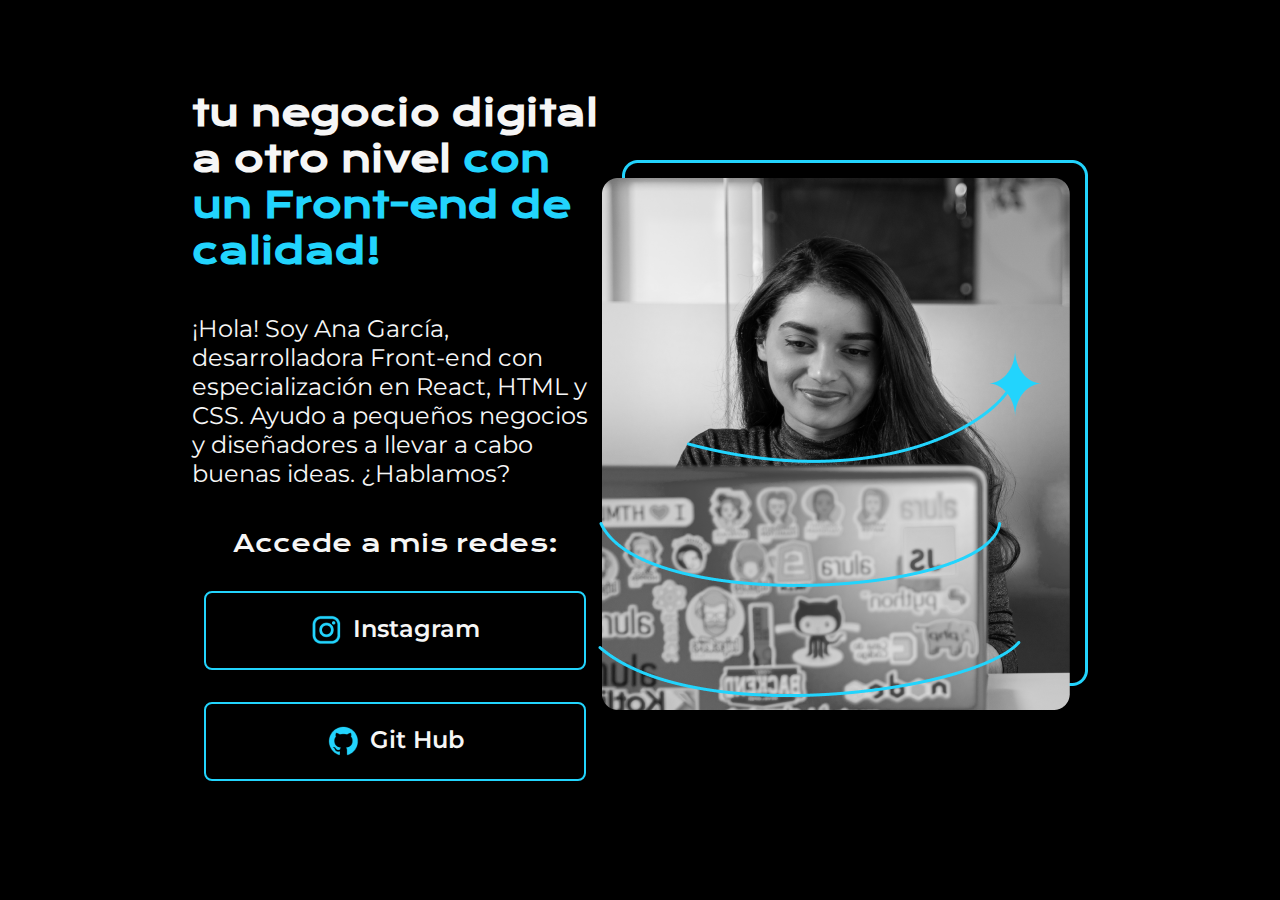
==== index.html @ de508ea7 "Añadiendo portafolio" ====
<!DOCTYPE html>
<html lang="es-vzla">
<head>
    <meta charset="UTF-8">
    <meta name="viewport" content="width=device-width, initial-scale=1.0">
    <title>Portafolio</title>
    <link rel="stylesheet" href="style.css">
</head>
<body>
    <header>
        <nav>
            <a class="header__menu__link" href="index.html"></a>
            <a class="header__menu__link" href="about.html"></a>
        </nav>
    </header>
    <main class="presentacion">
        <section class="presentacion__contenido">
            <h1 class="presentacion__contenido__titulo">
                tu negocio digital a otro nivel
                <strong class="titulo-destaque">
                    con un Front-end de calidad!
                </strong>
                <!--IDENTACIÓN CORRECTA-->
            </h1>
            <p class="presentacion__contenido_texto">
                ¡Hola! Soy Ana García, desarrolladora Front-end con especialización en React, HTML y CSS. Ayudo a pequeños negocios y diseñadores a llevar a cabo buenas ideas. ¿Hablamos?
            </p>
            <div class="presentacion__enlaces">
                <h2 class="presentacion__enlaces_subtitulo">
                    Accede a mis redes:
                </h2>
                    <a class="presentacion_enlances__link" href="https://www.instagram.com/">
                        <img src="/assets/instagram.png">
                        Instagram
                    </a>
                    <a class="presentacion_enlances__link" href="https://github.com/">
                        <img src="/assets/github.png">
                        Git Hub
                    </a>
            </div>
        </section>
        <img src="/assets/Imagen1.png" alt="Imagen de Ana García">
    </main>
    <footer></footer>
</body>
</html>
---- style.css ----
@import url('https://fonts.googleapis.com/css2?family=Krona+One&family=Montserrat:ital,wght@0,100..900;1,100..900&display=swap');


* {
    padding: 0;
    margin: 0;
}

body {
    background-color: #000000;
    color: #f6f6f6;
    height: 100vh;
    box-sizing: border-box;
}

.header{
    padding-top: 2% 0% 0% 15%;

}


.header__menu{
flex
}

.header__menu__link{
    font-family: 'monserrat', sans serif;
    font-size: 24px;
    font-weight: 600;
    
}

.titulo-destaque {
    color: #22d4fd;
}

.presentacion {
    display: flex;
    align-items:center;
    padding: 7% 15%;
    justify-content: space-between;
}

.presentacion__contenido{
    width: 615px;
    display: flex;
    flex-direction: column;
    gap: 40px;
}

.presentacion__contenido__titulo{
    font-size: 36px;
    font-family: "Krona One", sans-serif;
}

.presentacion__contenido_texto {
    font-size: 24px;
    font-family: "Montserrat", sans-serif;
}

.presentacion__enlaces{
    display: flex;
    justify-content: space-between;
    flex-direction: column;
    align-items: center;
    gap: 32px;
}

.presentacion__enlaces_subtitulo {
    font-family: 'Krona One', sans-serif;
    font-size: 24px;
    font-weight: 400;
}

.presentacion_enlances__link {
    width:378px;
    text-align: center;
    padding: 21.5px 0;
    border-radius: 8px;
    font-family: "montserrat", sans-serif;
    font-size: 24px;
    font-weight: 600;
    text-decoration: none;
    color: #f6f6f6;
    border: 2px solid #22d4fd;
    display: flex;
    justify-content: center;
    gap: 10px;
}

.presentacion_enlances__link:hover {
    background-color: #272727;
}
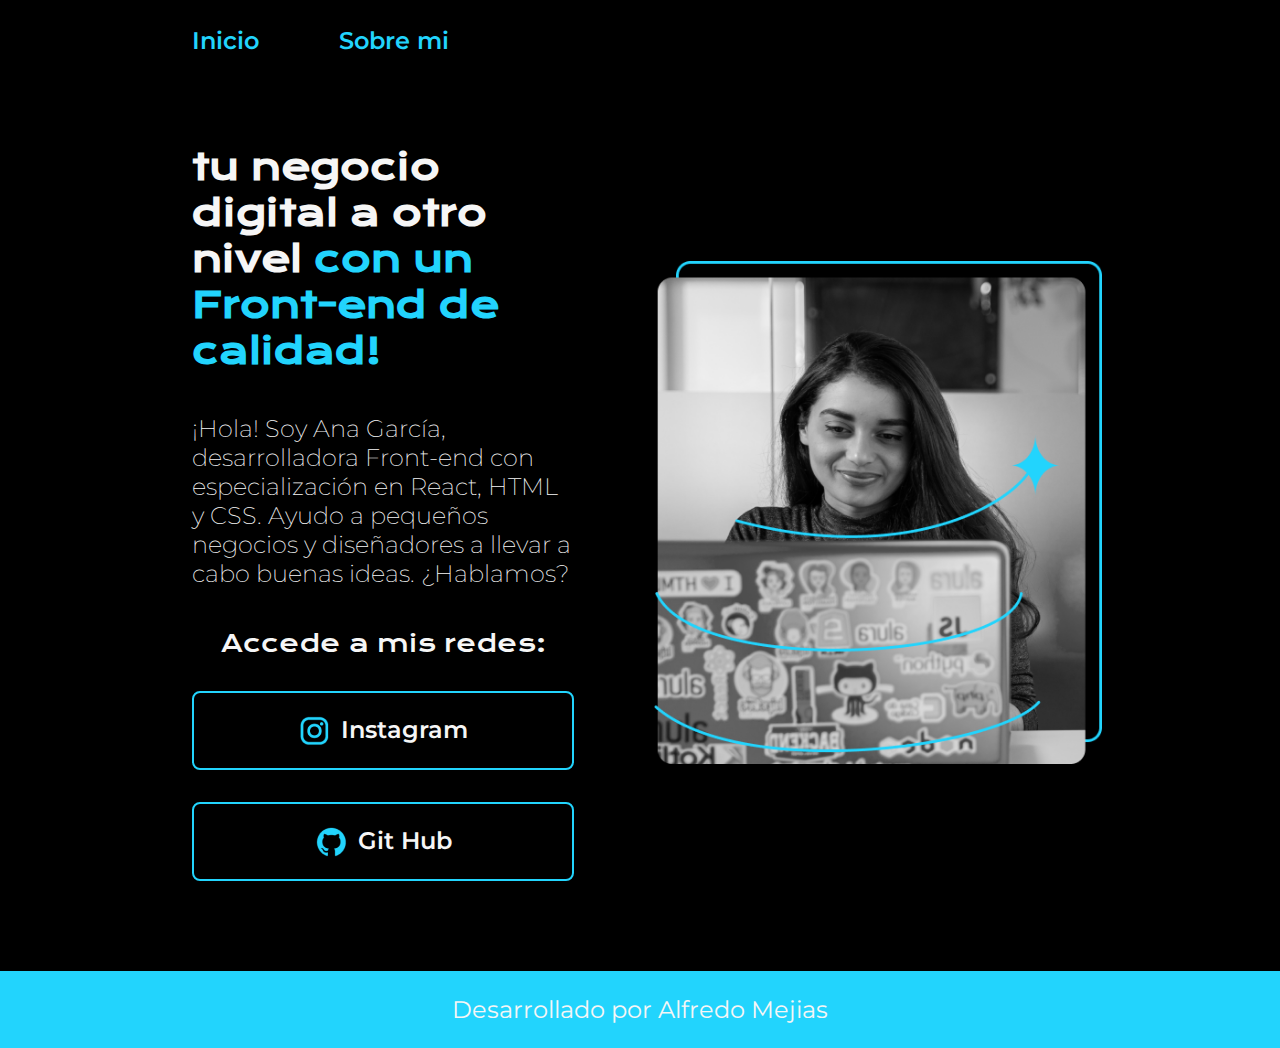
==== commit 6bc3983d: "Añadiendo footer y header" ====
--- a/index.html
+++ b/index.html
@@ -7,10 +7,10 @@
     <link rel="stylesheet" href="style.css">
 </head>
 <body>
-    <header>
-        <nav>
-            <a class="header__menu__link" href="index.html"></a>
-            <a class="header__menu__link" href="about.html"></a>
+    <header class="header">
+        <nav class="header__menu">
+            <a class="header__menu__link" href="index.html">Inicio</a>
+            <a class="header__menu__link" href="about.html">Sobre mi</a>
         </nav>
     </header>
     <main class="presentacion">
@@ -39,8 +39,8 @@
                     </a>
             </div>
         </section>
-        <img src="/assets/Imagen1.png" alt="Imagen de Ana García">
+        <img src="/assets/Imagen1.png" alt="Imagen de Ana García" class="presentacion__imagen">
     </main>
-    <footer></footer>
+    <footer class="footer">Desarrollado por Alfredo Mejias</footer>
 </body>
 </html>--- a/style.css
+++ b/style.css
@@ -14,20 +14,22 @@
 }
 
 .header{
-    padding-top: 2% 0% 0% 15%;
+    padding: 2% 0% 0% 15%;
 
 }
 
 
 .header__menu{
-flex
+display: flex;
+gap: 80px;
 }
 
 .header__menu__link{
-    font-family: 'monserrat', sans serif;
+    font-family: "Montserrat", sans-serif;
     font-size: 24px;
     font-weight: 600;
-    
+    color: #22d4fd;
+    text-decoration: none;
 }
 
 .titulo-destaque {
@@ -39,10 +41,11 @@
     align-items:center;
     padding: 7% 15%;
     justify-content: space-between;
+    gap: 80px;
 }
 
 .presentacion__contenido{
-    width: 615px;
+    width: 50%;
     display: flex;
     flex-direction: column;
     gap: 40px;
@@ -56,6 +59,7 @@
 .presentacion__contenido_texto {
     font-size: 24px;
     font-family: "Montserrat", sans-serif;
+    font-weight: 200;
 }
 
 .presentacion__enlaces{
@@ -90,4 +94,19 @@
 
 .presentacion_enlances__link:hover {
     background-color: #272727;
+}
+
+.presentacion__imagen {
+    width: 50%;
+}
+
+.footer {
+    font-family: "montserrat", sans-serif;
+    background-color: #22d4fd;
+    color: #f6f6f6;
+    display: flex;
+    justify-content: center;
+    padding: 24px;
+    font-weight: 400;
+    font-size: 24px;
 }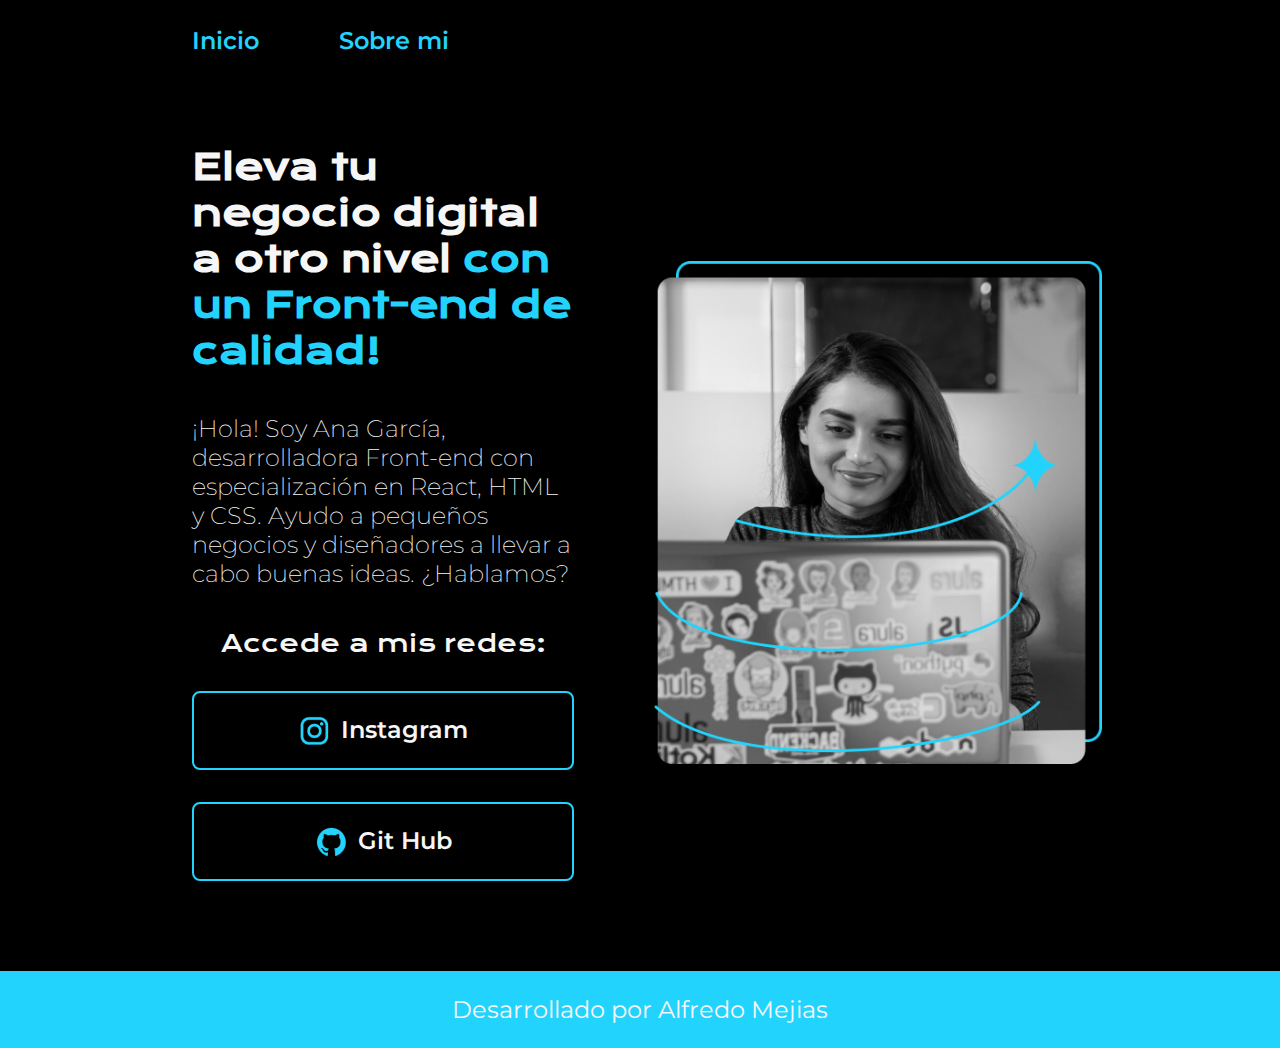
==== commit 89545e93: "Añadiendo responsividad" ====
--- a/index.html
+++ b/index.html
@@ -16,7 +16,7 @@
     <main class="presentacion">
         <section class="presentacion__contenido">
             <h1 class="presentacion__contenido__titulo">
-                tu negocio digital a otro nivel
+                Eleva tu negocio digital a otro nivel
                 <strong class="titulo-destaque">
                     con un Front-end de calidad!
                 </strong>
--- a/style.css
+++ b/style.css
@@ -1,5 +1,15 @@
 @import url('https://fonts.googleapis.com/css2?family=Krona+One&family=Montserrat:ital,wght@0,100..900;1,100..900&display=swap');
 
+
+:root{
+    --color-primario:#000000;
+    --color-secundario:#f6f6f6;
+    --color-terciario:#22d4fd;
+    --color-hover:#272727;
+
+    --fuente-monserrat:"montserrat", sans-serif;
+    --fuente-krona:"Krona One", sans-serif;
+}
 
 * {
     padding: 0;
@@ -7,8 +17,8 @@
 }
 
 body {
-    background-color: #000000;
-    color: #f6f6f6;
+    background-color: var(--color-primario);
+    color: var(--color-secundario);
     height: 100vh;
     box-sizing: border-box;
 }
@@ -25,15 +35,15 @@
 }
 
 .header__menu__link{
-    font-family: "Montserrat", sans-serif;
-    font-size: 24px;
+    font-family: var(--fuente-monserrat);
+    font-size: 1.5rem;
     font-weight: 600;
-    color: #22d4fd;
+    color: var(--color-terciario);
     text-decoration: none;
 }
 
 .titulo-destaque {
-    color: #22d4fd;
+    color: var(--color-terciario);
 }
 
 .presentacion {
@@ -52,13 +62,13 @@
 }
 
 .presentacion__contenido__titulo{
-    font-size: 36px;
-    font-family: "Krona One", sans-serif;
+    font-size: 2.25rem;
+    font-family: var(--fuente-krona);;
 }
 
 .presentacion__contenido_texto {
-    font-size: 24px;
-    font-family: "Montserrat", sans-serif;
+    font-size: 1.5rem;
+    font-family: var(--fuente-monserrat);
     font-weight: 200;
 }
 
@@ -71,29 +81,29 @@
 }
 
 .presentacion__enlaces_subtitulo {
-    font-family: 'Krona One', sans-serif;
-    font-size: 24px;
+    font-family: var(--fuente-krona);;
+    font-size: 1.5rem;
     font-weight: 400;
 }
 
 .presentacion_enlances__link {
     width:378px;
     text-align: center;
-    padding: 21.5px 0;
+    padding: 1.34375rem 0;
     border-radius: 8px;
-    font-family: "montserrat", sans-serif;
-    font-size: 24px;
+    font-family: var(--fuente-monserrat);
+    font-size: 1.5rem;
     font-weight: 600;
     text-decoration: none;
-    color: #f6f6f6;
-    border: 2px solid #22d4fd;
+    color: var(--color-secundario);
+    border: 2px solid var(--color-terciario);
     display: flex;
     justify-content: center;
     gap: 10px;
 }
 
 .presentacion_enlances__link:hover {
-    background-color: #272727;
+    background-color: var(--color-hover);
 }
 
 .presentacion__imagen {
@@ -101,12 +111,32 @@
 }
 
 .footer {
-    font-family: "montserrat", sans-serif;
-    background-color: #22d4fd;
-    color: #f6f6f6;
+    font-family: var(--fuente-monserrat);
+    background-color: var(--color-terciario);;
+    color: var(--color-secundario);
     display: flex;
     justify-content: center;
-    padding: 24px;
+    padding: 1.5rem;
     font-weight: 400;
-    font-size: 24px;
+    font-size: 1.5rem;
+}
+
+@media (max-width: 1200px) {
+
+    .header {
+        padding: 10%;
+    }
+
+    .header__menu {
+        justify-content: center;
+    }
+
+    .presentacion {
+        flex-direction: column-reverse;
+        padding: 5%;
+    }
+
+    .presentacion__contenido {
+        width: fit-content;
+    }
 }